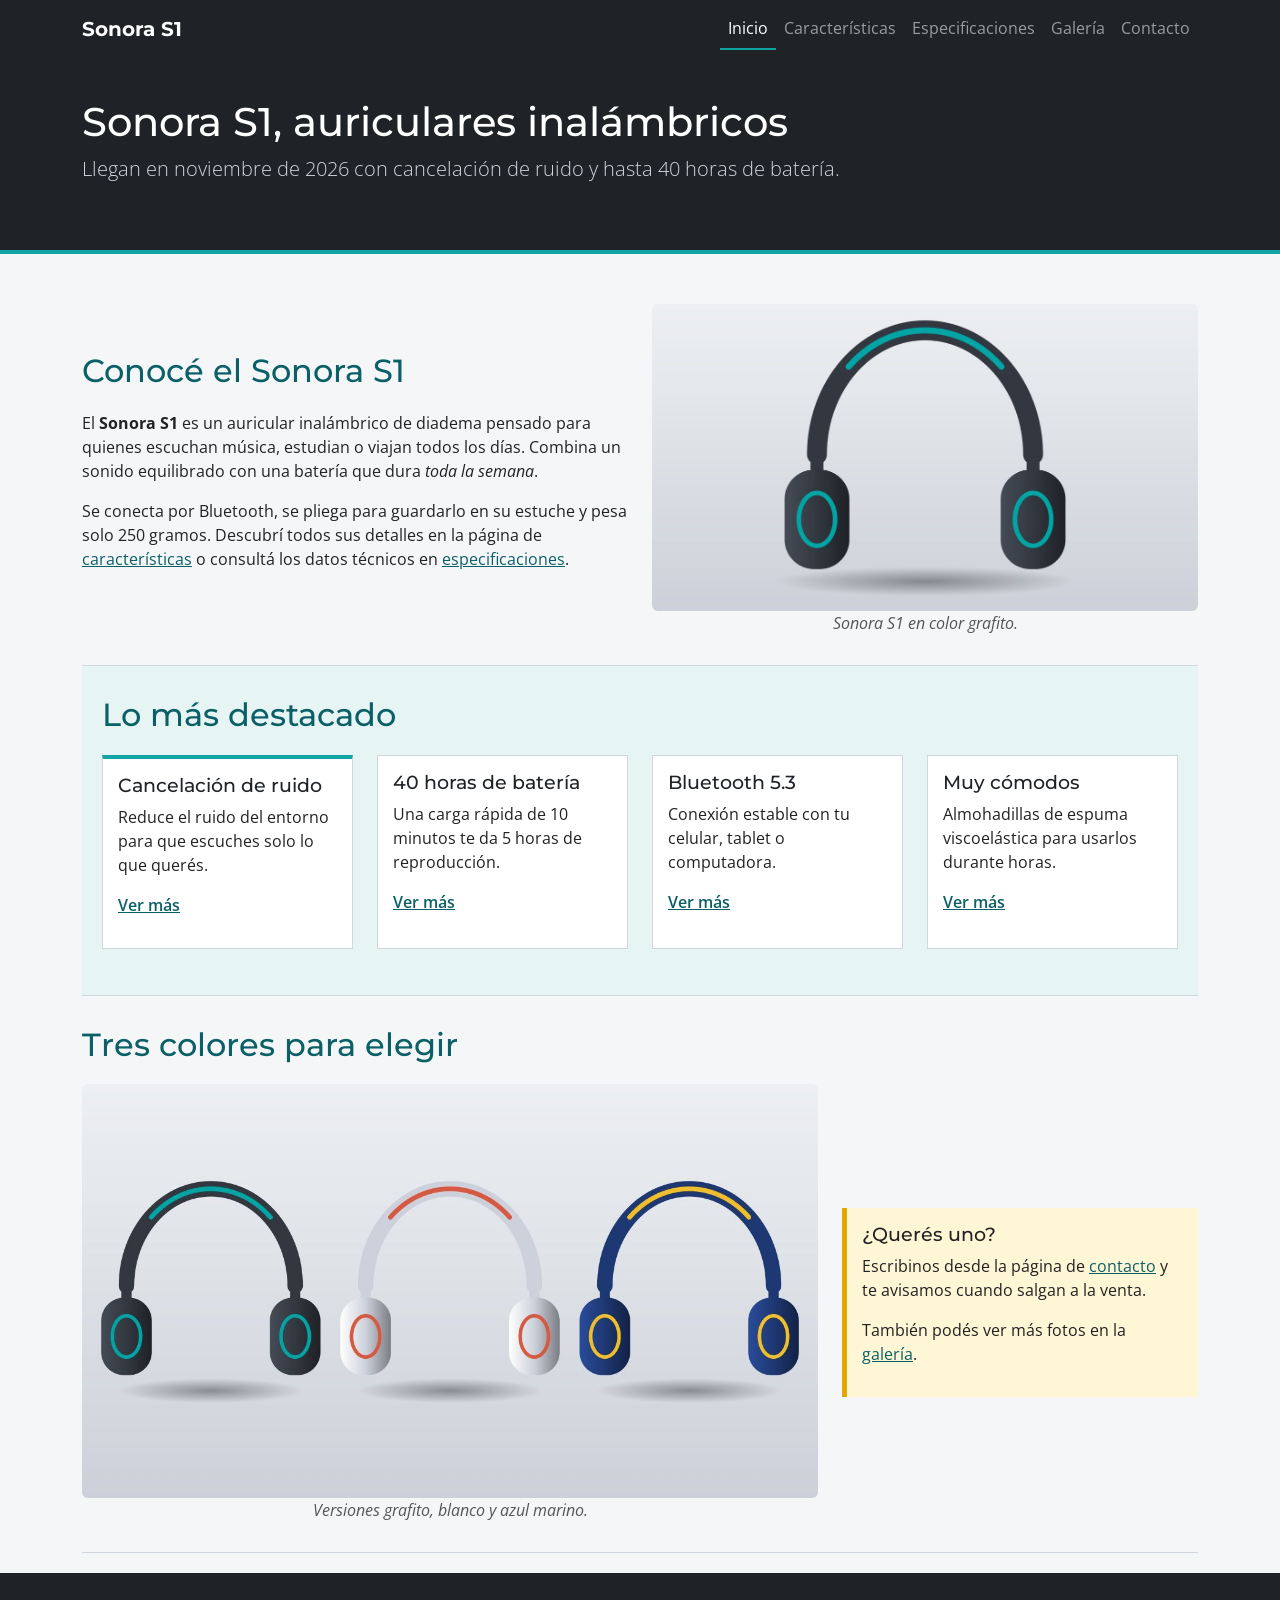
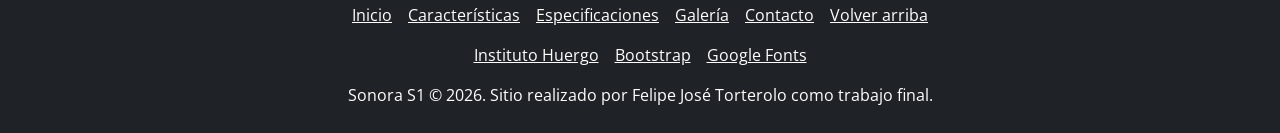
==== templates/index.html @ cb23f76e "cambio nombres de carpetas" ====
<!DOCTYPE html>
<html lang="es">
<head>
<meta charset="utf-8">
<meta name="viewport" content="width=device-width, initial-scale=1">
<title>Sonora S1 | Auriculares inalámbricos</title>
<meta name="description" content="Lanzamiento de los auriculares inalámbricos Sonora S1: sonido nítido, cancelación de ruido y 40 horas de batería.">
<meta name="keywords" content="auriculares, inalámbricos, Bluetooth, cancelación de ruido, Sonora S1">
<meta name="author" content="Felipe José Torterolo">
<link rel="preconnect" href="https://fonts.googleapis.com">
<link rel="preconnect" href="https://fonts.gstatic.com" crossorigin>
<link href="https://fonts.googleapis.com/css2?family=Montserrat:wght@600;700&amp;family=Open+Sans:wght@400;600&amp;display=swap" rel="stylesheet">
<link href="https://cdn.jsdelivr.net/npm/bootstrap@5.3.0-alpha3/dist/css/bootstrap.min.css" rel="stylesheet" integrity="sha384-KK94CHFLLe+nY2dmCWGMq91rCGa5gtU4mk92HdvYe+M/SXH301p5ILy+dN9+nJOZ" crossorigin="anonymous">
<link rel="stylesheet" href="../static/estilos.css">
</head>
<body>
<header id="inicio">
  <nav class="navbar navbar-expand-md navbar-dark">
    <div class="container">
      <a class="navbar-brand" href="index.html">Sonora S1</a>
      <button class="navbar-toggler" type="button" data-bs-toggle="collapse" data-bs-target="#menu" aria-controls="menu" aria-expanded="false" aria-label="Mostrar u ocultar el menú">
        <span class="navbar-toggler-icon"></span>
      </button>
      <div class="collapse navbar-collapse" id="menu">
        <ul class="navbar-nav ms-auto">
        <li class="nav-item"><a class="nav-link active" aria-current="page" href="index.html">Inicio</a></li>
        <li class="nav-item"><a class="nav-link" href="caracteristicas.html">Características</a></li>
        <li class="nav-item"><a class="nav-link" href="especificaciones.html">Especificaciones</a></li>
        <li class="nav-item"><a class="nav-link" href="galeria.html">Galería</a></li>
        <li class="nav-item"><a class="nav-link" href="contacto.html">Contacto</a></li>
        </ul>
      </div>
    </div>
  </nav>
  <div class="container portada">
    <h1>Sonora S1, auriculares inalámbricos</h1>
    <p class="lead">Llegan en noviembre de 2026 con cancelación de ruido y hasta 40 horas de batería.</p>
  </div>
</header>
<main class="container">

<section id="presentacion">
  <div class="row align-items-center">
    <div class="col-12 col-md-6">
      <h2>Conocé el Sonora S1</h2>
      <p>El <strong>Sonora S1</strong> es un auricular inalámbrico de diadema pensado para quienes escuchan música, estudian o viajan todos los días. Combina un sonido equilibrado con una batería que dura <em>toda la semana</em>.</p>
      <p>Se conecta por Bluetooth, se pliega para guardarlo en su estuche y pesa solo 250 gramos. Descubrí todos sus detalles en la página de <a href="caracteristicas.html">características</a> o consultá los datos técnicos en <a href="especificaciones.html">especificaciones</a>.</p>
    </div>
    <div class="col-12 col-md-6">
      <figure>
        <img class="img-fluid" src="../assets/auriculares.jpg" width="1200" height="675" alt="Auriculares inalámbricos Sonora S1 de color gris grafito con detalles en verde azulado">
        <figcaption>Sonora S1 en color grafito.</figcaption>
      </figure>
    </div>
  </div>
</section>

<section id="destacados">
  <h2>Lo más destacado</h2>
  <ul class="row list-unstyled">
    <li class="col-12 col-md-6 col-lg-3">
      <article class="tarjeta">
        <h3>Cancelación de ruido</h3>
        <p>Reduce el ruido del entorno para que escuches solo lo que querés.</p>
        <p><a href="caracteristicas.html#sonido">Ver más</a></p>
      </article>
    </li>
    <li class="col-12 col-md-6 col-lg-3">
      <article class="tarjeta">
        <h3>40 horas de batería</h3>
        <p>Una carga rápida de 10 minutos te da 5 horas de reproducción.</p>
        <p><a href="caracteristicas.html#bateria">Ver más</a></p>
      </article>
    </li>
    <li class="col-12 col-md-6 col-lg-3">
      <article class="tarjeta">
        <h3>Bluetooth 5.3</h3>
        <p>Conexión estable con tu celular, tablet o computadora.</p>
        <p><a href="caracteristicas.html#conectividad">Ver más</a></p>
      </article>
    </li>
    <li class="col-12 col-md-6 col-lg-3">
      <article class="tarjeta">
        <h3>Muy cómodos</h3>
        <p>Almohadillas de espuma viscoelástica para usarlos durante horas.</p>
        <p><a href="caracteristicas.html#comodidad">Ver más</a></p>
      </article>
    </li>
  </ul>
</section>

<section id="colores">
  <h2>Tres colores para elegir</h2>
  <div class="row align-items-center">
    <div class="col-12 col-lg-8">
      <figure>
        <img class="img-fluid" src="../assets/colores.jpg" width="1200" height="675" alt="Tres auriculares Sonora S1 en grafito, blanco y azul marino">
        <figcaption>Versiones grafito, blanco y azul marino.</figcaption>
      </figure>
    </div>
    <div class="col-12 col-lg-4">
      <aside class="aviso">
        <h3>¿Querés uno?</h3>
        <p>Escribinos desde la página de <a href="contacto.html">contacto</a> y te avisamos cuando salgan a la venta.</p>
        <p>También podés ver más fotos en la <a href="galeria.html">galería</a>.</p>
      </aside>
    </div>
  </div>
</section>
</main>
<footer>
  <div class="container">
    <ul class="list-unstyled d-flex flex-wrap gap-3 justify-content-center">
      <li><a href="index.html">Inicio</a></li>
      <li><a href="caracteristicas.html">Características</a></li>
      <li><a href="especificaciones.html">Especificaciones</a></li>
      <li><a href="galeria.html">Galería</a></li>
      <li><a href="contacto.html">Contacto</a></li>
      <li><a href="#inicio">Volver arriba</a></li>
    </ul>
    <ul class="list-unstyled d-flex flex-wrap gap-3 justify-content-center">
      <li><a href="https://www.huergo.edu.ar" target="_blank" rel="noopener">Instituto Huergo</a></li>
      <li><a href="https://getbootstrap.com/" target="_blank" rel="noopener">Bootstrap</a></li>
      <li><a href="https://fonts.google.com/" target="_blank" rel="noopener">Google Fonts</a></li>
    </ul>
    <p class="text-center">Sonora S1 &copy; 2026. Sitio realizado por Felipe José Torterolo como trabajo final.</p>
  </div>
</footer>
<script src="https://cdn.jsdelivr.net/npm/bootstrap@5.3.0-alpha3/dist/js/bootstrap.bundle.min.js" integrity="sha384-ENjdO4Dr2bkBIFxQpeoTz1HIcje39Wm4jDKdf19U8gI4ddQ3GYNS7NTKfAdVQSZe" crossorigin="anonymous"></script>
</body>
</html>
---- static/estilos.css ----
/* Etiquetas */
body {
  font-family: 'Open Sans', sans-serif;
  background-color: #f4f6f8;
  color: #222222;
}
h1, h2, h3 {
  font-family: 'Montserrat', sans-serif;
}
h2 {
  color: #0b5f66;
  margin-bottom: 20px;
}
h3 {
  font-size: 1.2rem;
}
a {
  color: #0b5f66;
}
header {
  background-color: #1f2328;
  color: #ffffff;
}
main {
  padding-top: 20px;
  padding-bottom: 20px;
}
section {
  padding-top: 30px;
  padding-bottom: 30px;
  border-bottom: 1px solid #d0d7de;
}
figure {
  margin: 0;
}
figcaption {
  text-align: center;
  font-style: italic;
  color: #555555;
}
dt {
  color: #0b5f66;
  margin-top: 10px;
}
footer {
  background-color: #1f2328;
  color: #ffffff;
  padding: 30px 0 10px 0;
}

/* ID */
#inicio {
  border-bottom: 4px solid #12a3a3;
}
#destacados {
  background-color: #e6f4f4;
  padding-left: 20px;
  padding-right: 20px;
}
#formulario {
  background-color: #ffffff;
  padding: 20px;
  border: 1px solid #d0d7de;
}

/* Clases */
.portada {
  padding-top: 40px;
  padding-bottom: 50px;
}
.tarjeta {
  background-color: #ffffff;
  border: 1px solid #d0d7de;
  padding: 15px;
  height: 100%;
}
.aviso {
  background-color: #fff6d6;
  border-left: 5px solid #e0a800;
  padding: 15px;
}
.navbar-brand {
  font-family: 'Montserrat', sans-serif;
  font-weight: 700;
}

/* Pseudoclases */
a:hover {
  color: #12a3a3;
}
.nav-link:hover {
  color: #12a3a3;
}
.nav-link.active {
  border-bottom: 2px solid #12a3a3;
}
input:focus, textarea:focus, select:focus {
  background-color: #e6f4f4;
}
li:first-child .tarjeta {
  border-top: 4px solid #12a3a3;
}

/* Etiquetas descendientes */
header nav a {
  text-decoration: none;
}
header .portada p {
  color: #cfd8dc;
}
footer ul li a {
  color: #ffffff;
}
footer ul li a:hover {
  color: #12a3a3;
}
section article h3 {
  color: #1f2328;
}
.tarjeta p a {
  font-weight: 600;
}
img {
  border-radius: 6px;
}
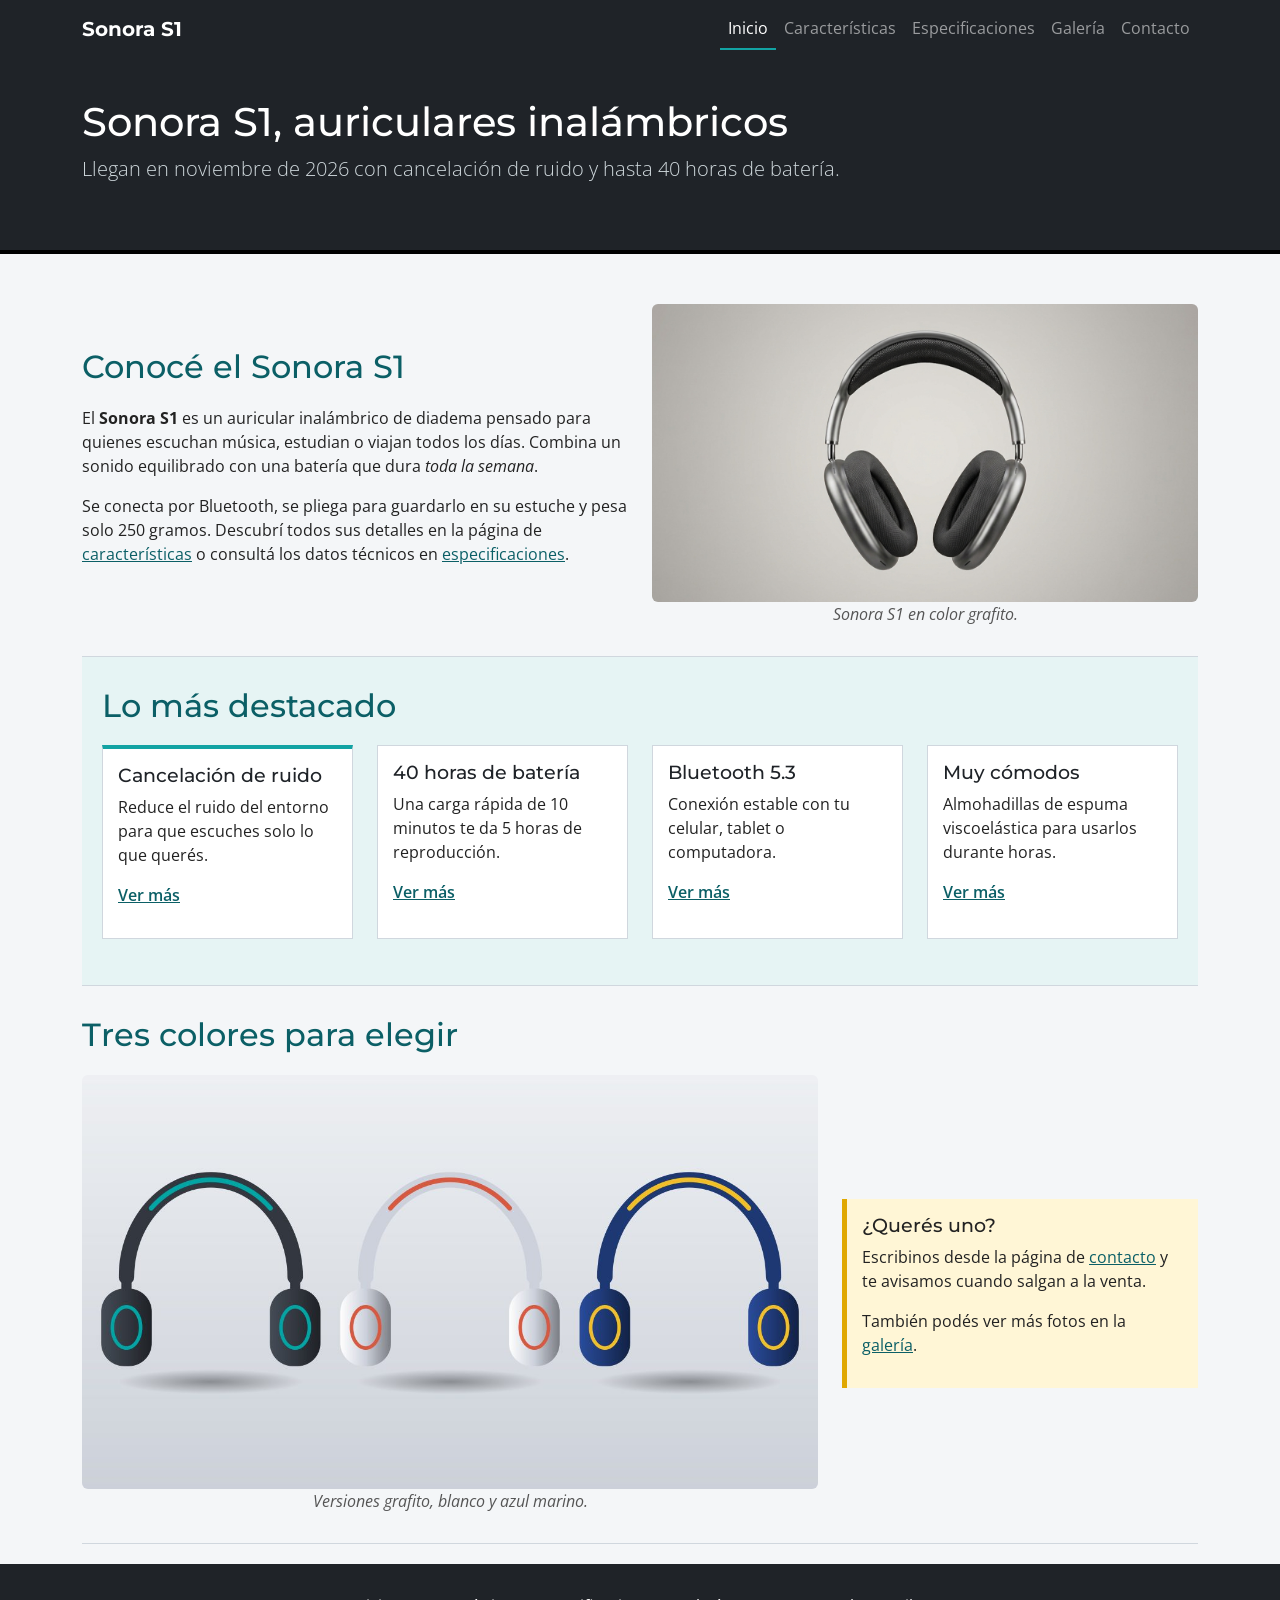
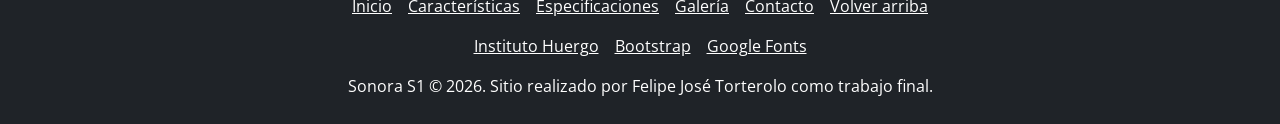
==== commit eef062f7: "agregado de imagenes_auriculares" ====
--- a/templates/index.html
+++ b/templates/index.html
@@ -48,7 +48,7 @@
     </div>
     <div class="col-12 col-md-6">
       <figure>
-        <img class="img-fluid" src="../assets/auriculares.jpg" width="1200" height="675" alt="Auriculares inalámbricos Sonora S1 de color gris grafito con detalles en verde azulado">
+        <img class="img-fluid" src="../assets/vista_frontal.jfif" width="1200" height="675" alt="Auriculares inalámbricos Sonora S1 de color gris grafito con detalles en verde azulado">
         <figcaption>Sonora S1 en color grafito.</figcaption>
       </figure>
     </div>
--- a/static/estilos.css
+++ b/static/estilos.css
@@ -50,7 +50,7 @@
 
 /* ID */
 #inicio {
-  border-bottom: 4px solid #12a3a3;
+  border-bottom: 4px solid #000000;
 }
 #destacados {
   background-color: #e6f4f4;
